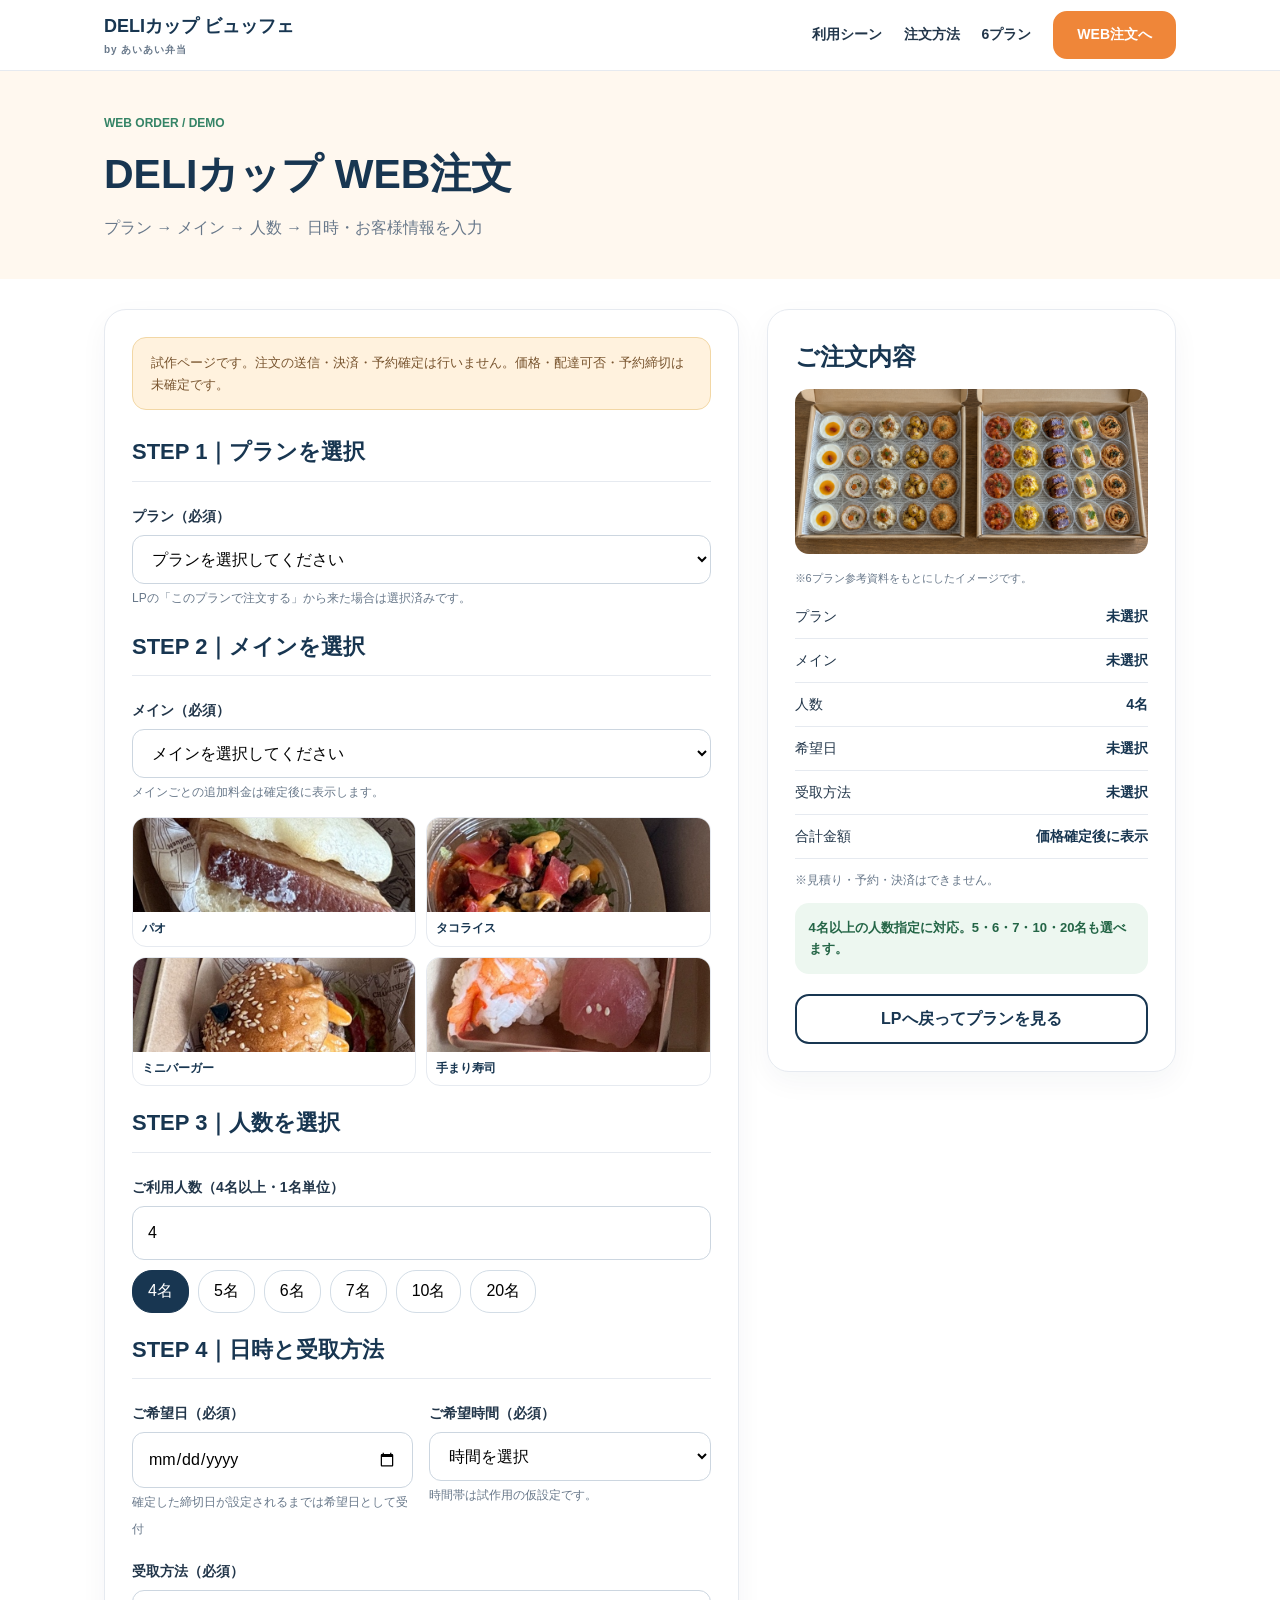
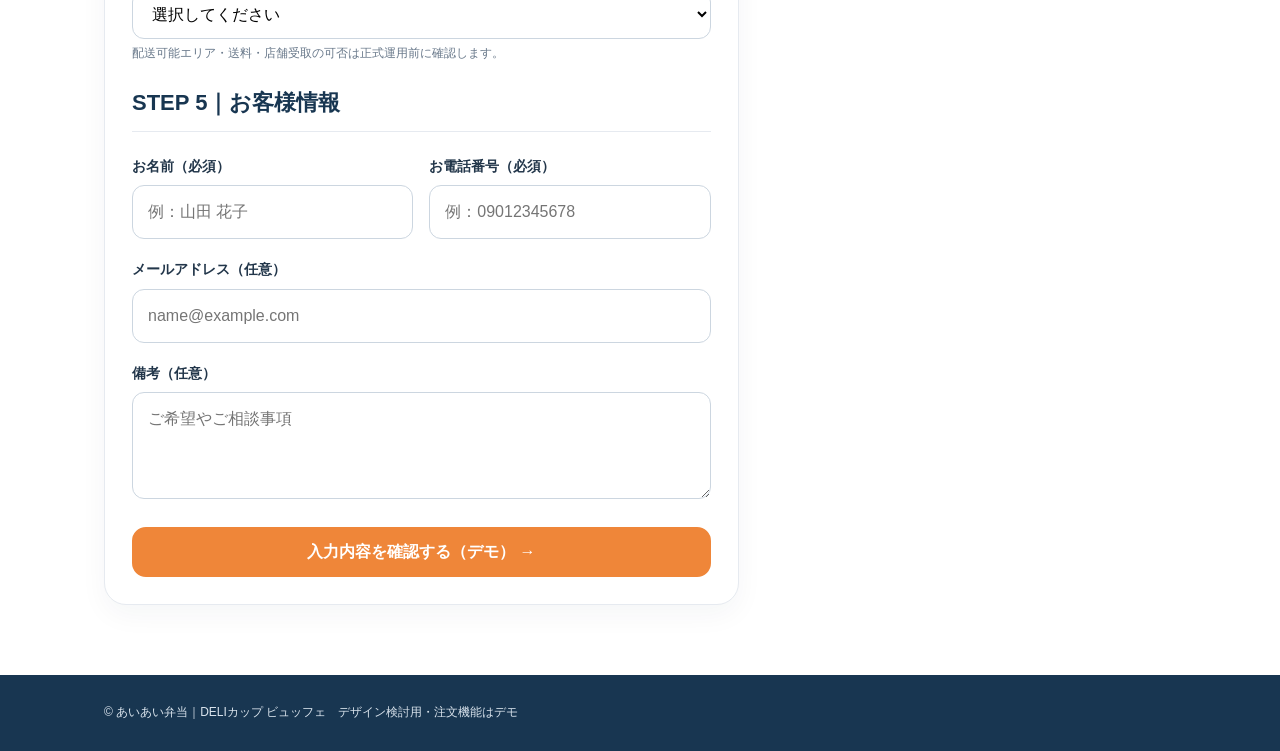
==== order.html @ 121ae2f3 "Add files via upload" ====
<!doctype html><html lang="ja"><head><meta charset="UTF-8"><meta name="viewport" content="width=device-width, initial-scale=1.0"><meta name="description" content="DELIカップ ビュッフェ｜沖縄のあいあい弁当。4名以上から人数に合わせて注文できるカップ型オードブル。"><link rel="stylesheet" href="style.css"><title>WEB注文デモ｜DELIカップ ビュッフェ</title></head><body><header class="site-header"><div class="wrap header-inner"><a class="logo" href="index.html">DELIカップ ビュッフェ<small>by あいあい弁当</small></a><nav class="nav"><a href="index.html#scenes">利用シーン</a><a href="index.html#howto">注文方法</a><a href="index.html#plans">6プラン</a><a class="button" href="order.html">WEB注文へ</a></nav></div></header>
<main><div class="order-hero"><div class="wrap"><span class="chip">WEB ORDER / DEMO</span><h1 style="font-size:clamp(28px,4vw,41px);color:var(--navy);margin:6px 0">DELIカップ WEB注文</h1><p style="margin:0;color:var(--muted)">プラン → メイン → 人数 → 日時・お客様情報を入力</p></div></div>
<div class="wrap order-shell"><form class="form-card" id="orderForm"><div class="info" style="margin-top:0">試作ページです。注文の送信・決済・予約確定は行いません。価格・配達可否・予約締切は未確定です。</div>
<h2>STEP 1｜プランを選択</h2><div class="field"><label for="plan">プラン（必須）</label><select id="plan" name="plan" required><option value="">プランを選択してください</option><option value="1">PLAN 01 定番人気</option><option value="2">PLAN 02 お肉しっかり</option><option value="3">PLAN 03 彩りバランス</option><option value="4">PLAN 04 おつまみ充実</option><option value="5">PLAN 05 お祝い</option><option value="6">PLAN 06 プレミアム</option></select><small>LPの「このプランで注文する」から来た場合は選択済みです。</small></div>
<h2>STEP 2｜メインを選択</h2><div class="field"><label for="main">メイン（必須）</label><select id="main" name="main" required><option value="">メインを選択してください</option><option>パオ</option><option>タコライス</option><option>ミニバーガー</option><option>手まり寿司</option></select><small>メインごとの追加料金は確定後に表示します。</small><div class="order-visual-grid"><div class="vis"><img src="images/main_pao.jpg" alt="パオの参考写真"><span>パオ</span></div><div class="vis"><img src="images/main_taco.jpg" alt="タコライスの参考写真"><span>タコライス</span></div><div class="vis"><img src="images/main_burger.jpg" alt="ミニバーガーの参考写真"><span>ミニバーガー</span></div><div class="vis"><img src="images/main_sushi.jpg" alt="手まり寿司の参考写真"><span>手まり寿司</span></div></div></div>
<h2>STEP 3｜人数を選択</h2><div class="field"><label for="people">ご利用人数（4名以上・1名単位）</label><input type="number" inputmode="numeric" id="people" name="people" min="4" max="999" step="1" value="4" required><div class="choice-row" style="margin-top:10px"><button type="button" data-people="4">4名</button><button type="button" data-people="5">5名</button><button type="button" data-people="6">6名</button><button type="button" data-people="7">7名</button><button type="button" data-people="10">10名</button><button type="button" data-people="20">20名</button></div></div>
<h2>STEP 4｜日時と受取方法</h2><div class="field-row"><div class="field"><label for="date">ご希望日（必須）</label><input type="date" id="date" name="date" required><small>確定した締切日が設定されるまでは希望日として受付</small></div><div class="field"><label for="time">ご希望時間（必須）</label><select id="time" name="time" required><option value="">時間を選択</option><option>10:00–12:00</option><option>12:00–14:00</option><option>14:00–16:00</option><option>16:00–18:00</option><option>18:00–20:00</option></select><small>時間帯は試作用の仮設定です。</small></div></div><div class="field"><label for="receive">受取方法（必須）</label><select id="receive" name="receive" required><option value="">選択してください</option><option value="配送希望">配送希望</option><option value="店頭受取希望">店頭受取希望</option></select><small>配送可能エリア・送料・店舗受取の可否は正式運用前に確認します。</small></div><div class="field" id="addressWrap" hidden><label for="address">配送先住所</label><textarea id="address" name="address" rows="2" placeholder="沖縄県…"></textarea></div>
<h2>STEP 5｜お客様情報</h2><div class="field-row"><div class="field"><label for="customer">お名前（必須）</label><input id="customer" name="customer" autocomplete="name" required placeholder="例：山田 花子"></div><div class="field"><label for="tel">お電話番号（必須）</label><input id="tel" name="tel" type="tel" autocomplete="tel" required placeholder="例：09012345678"></div></div><div class="field"><label for="email">メールアドレス（任意）</label><input id="email" name="email" type="email" autocomplete="email" placeholder="name@example.com"></div><div class="field"><label for="memo">備考（任意）</label><textarea id="memo" name="memo" rows="3" placeholder="ご希望やご相談事項"></textarea></div>
<button class="button" type="submit" style="width:100%">入力内容を確認する（デモ） →</button><div class="confirm" id="confirm" role="status" aria-live="polite"></div></form>
<aside class="recap"><h2>ご注文内容</h2><img id="sumPhoto" src="images/plan1.png" alt="選択プランの参考写真" style="width:100%;height:165px;object-fit:cover;border-radius:14px"><p class="photo-caption">※6プラン参考資料をもとにしたイメージです。</p><div class="line"><span>プラン</span><strong id="sumPlan">未選択</strong></div><div class="line"><span>メイン</span><strong id="sumMain">未選択</strong></div><div class="line"><span>人数</span><strong id="sumPeople">4名</strong></div><div class="line"><span>希望日</span><strong id="sumDate">未選択</strong></div><div class="line"><span>受取方法</span><strong id="sumReceive">未選択</strong></div><div class="line"><span>合計金額</span><strong>価格確定後に表示</strong></div><p class="hint">※見積り・予約・決済はできません。</p><div class="status">4名以上の人数指定に対応。5・6・7・10・20名も選べます。</div><a href="index.html#plans" class="button outline" style="width:100%;margin-top:20px">LPへ戻ってプランを見る</a></aside></div></main><footer class="footer"><div class="wrap">© あいあい弁当｜DELIカップ ビュッフェ　<span>デザイン検討用・注文機能はデモ</span></div></footer><script src="order.js"></script></body></html>
---- style.css ----
:root{--navy:#183651;--orange:#ef8639;--green:#358466;--yellow:#ffe4a1;--cream:#fff8ef;--text:#22364a;--muted:#68788a;--line:#e6eaf0}*{box-sizing:border-box}html{scroll-behavior:smooth}body{margin:0;font-family:-apple-system,BlinkMacSystemFont,"Hiragino Sans","Yu Gothic",Meiryo,sans-serif;color:var(--text);line-height:1.65;background:#fff}a{text-decoration:none;color:inherit}button,input,select,textarea{font:inherit}.wrap{max-width:1120px;padding:0 24px;margin:auto}.site-header{background:#fff;position:sticky;top:0;z-index:10;border-bottom:1px solid var(--line)}.header-inner{height:70px;display:flex;align-items:center;justify-content:space-between;gap:18px}.logo{font-size:18px;font-weight:900;color:var(--navy)}.logo small{display:block;font-size:10px;color:var(--muted);letter-spacing:1px}.nav{display:flex;align-items:center;gap:22px;font-size:14px;font-weight:800}.button{background:var(--orange);border:2px solid var(--orange);border-radius:14px;color:#fff;display:inline-flex;align-items:center;justify-content:center;min-height:48px;padding:10px 22px;font-weight:900;cursor:pointer;text-align:center}.button.navy{background:var(--navy);border-color:var(--navy)}.button.outline{background:#fff;color:var(--navy);border-color:var(--navy)}.button:focus-visible,a:focus-visible,select:focus-visible,input:focus-visible{outline:3px solid #1c91ee;outline-offset:3px}.section{padding:76px 0}.pale{background:var(--cream)}.soft{background:#f6f8fa}.eyebrow{font-size:12px;letter-spacing:2px;color:var(--orange);font-weight:900;text-align:center}.title{text-align:center;color:var(--navy);font-size:clamp(29px,4vw,44px);line-height:1.26;margin:12px 0}.sub{text-align:center;color:var(--muted);max-width:720px;margin:0 auto 34px}.badges{display:flex;gap:10px;flex-wrap:wrap}.badge{background:#fff;padding:7px 13px;border-radius:25px;border:1px solid #dce3ea;font-size:13px;font-weight:800}.hero{background:linear-gradient(145deg,#fff9ef,#fff 64%);padding:48px 0}.hero-inner{display:grid;grid-template-columns:1fr 1.05fr;align-items:center;gap:34px}.hero h1{font-size:clamp(38px,5vw,62px);line-height:1.16;margin:12px 0 20px;color:var(--navy)}.hero p{color:var(--muted)}.hero-photo{width:100%;height:410px;object-fit:cover;border-radius:26px;box-shadow:0 22px 45px #17365122}.photo-caption{font-size:11px;color:var(--muted);margin:7px 0}.feature-grid,.steps{display:grid;grid-template-columns:repeat(3,1fr);gap:18px}.tile{border:1px solid var(--line);border-radius:20px;padding:26px;background:#fff}.tile-icon{background:var(--orange);border-radius:14px;width:45px;height:45px;display:grid;place-items:center;color:white;font-weight:900}.tile h3{margin:14px 0 4px;color:var(--navy)}.tile p{margin:0;color:var(--muted);font-size:14px}.scene-grid{display:grid;grid-template-columns:repeat(3,1fr);gap:17px}.scene{border-radius:20px;min-height:225px;overflow:hidden;position:relative;background:var(--navy);color:white;display:flex;align-items:end}.scene img{position:absolute;width:100%;height:100%;object-fit:cover}.scene::after{content:"";position:absolute;inset:30% 0 0;background:linear-gradient(transparent,#0009)}.scene span{position:relative;z-index:1;font-size:20px;font-weight:900;padding:20px}.scene.placeholder{background:linear-gradient(135deg,#9cc3a4,#f0c578)}.step-num{font-size:26px;font-weight:900;color:var(--orange)}.plan-grid{display:grid;grid-template-columns:repeat(3,1fr);gap:20px}.plan{background:#fff;border:1px solid var(--line);border-radius:22px;overflow:hidden;box-shadow:0 8px 25px #22364a08;display:flex;flex-direction:column}.plan-photo{height:155px;background-image:linear-gradient(#ffffff12,#ffffff23),url('images/hero.jpg');background-size:cover;background-position:center}.plan:nth-child(2) .plan-photo{background-position:15% 75%}.plan:nth-child(3) .plan-photo{background-position:85% 20%}.plan:nth-child(4) .plan-photo{background-position:65% 85%}.plan:nth-child(5) .plan-photo{background-position:95% 75%}.plan:nth-child(6) .plan-photo{background-position:20% 15%}.plan-inner{padding:20px;flex:1;display:flex;flex-direction:column}.plan h3{font-size:20px;color:var(--navy);margin:0}.plan p{font-size:14px;color:var(--muted)}.plan .button{margin-top:auto}.chip{font-weight:800;color:var(--green);font-size:12px}.main-grid{display:grid;grid-template-columns:repeat(4,1fr);gap:15px}.main-item{background:#fff;border:1px solid var(--line);border-radius:18px;padding:14px}.main-item .pic{aspect-ratio:1.4;background:#f0e6d6;border-radius:12px;display:flex;align-items:center;justify-content:center;font-size:40px}.main-item h3{font-size:17px;margin:12px 0 2px}.info{background:#fff2de;border:1px solid #f2d7a5;padding:14px 18px;border-radius:14px;font-size:13px;color:#78542e;margin:24px 0}.faq{max-width:760px;margin:0 auto}.faq details{border-bottom:1px solid var(--line);padding:16px 0}.faq summary{font-weight:800;cursor:pointer}.footer{background:var(--navy);color:#dae4ed;padding:28px 0;font-size:12px}.center{text-align:center}.cta-row{display:flex;gap:12px;flex-wrap:wrap;margin:25px 0}.order-hero{background:var(--cream);padding:38px 0}.order-shell{display:grid;grid-template-columns:1.55fr 1fr;gap:28px;align-items:start;padding-top:30px;padding-bottom:70px}.form-card,.recap{background:#fff;border:1px solid var(--line);border-radius:22px;padding:27px;box-shadow:0 10px 28px #1836510b}.form-card h2{color:var(--navy);font-size:22px;border-bottom:1px solid var(--line);padding-bottom:10px;margin:4px 0 23px}.field{margin:0 0 19px}.field label{font-size:14px;display:block;font-weight:900;margin:0 0 7px}.field input,.field select,.field textarea{width:100%;padding:13px 15px;border:1px solid #ccd6e0;border-radius:12px;background:#fff;min-height:49px}.field small,.hint{font-size:12px;color:var(--muted)}.field-row{display:grid;grid-template-columns:1fr 1fr;gap:16px}.choice-row{display:flex;gap:9px;flex-wrap:wrap}.choice-row button{background:#fff;border:1px solid #d3dde6;border-radius:20px;padding:7px 15px;cursor:pointer}.choice-row button.active{background:var(--navy);color:#fff;border-color:var(--navy)}.recap{position:sticky;top:93px}.recap h2{margin:0 0 12px;color:var(--navy);font-size:24px}.line{display:flex;justify-content:space-between;gap:15px;padding:10px 0;border-bottom:1px solid var(--line);font-size:14px}.line strong{color:var(--navy);text-align:right}.status{background:#edf7f0;border-radius:14px;padding:14px;color:#246546;font-weight:700;font-size:13px}.disabled{opacity:.55;cursor:not-allowed}.confirm{display:none;padding:20px;background:#eff8f0;border-radius:14px;margin-top:19px;border:1px solid #b9d9bd}.confirm.show{display:block}.sticky-mobile{display:none}@media(max-width:860px){.hero-inner,.order-shell{grid-template-columns:1fr}.feature-grid,.plan-grid{grid-template-columns:repeat(2,1fr)}.main-grid{grid-template-columns:repeat(2,1fr)}.recap{position:static}.hero-photo{height:320px}.nav a:not(.button){display:none}}@media(max-width:600px){.wrap{padding:0 17px}.section{padding:52px 0}.hero{padding:28px 0}.hero-inner{gap:10px}.hero-photo{height:250px;order:-1}.feature-grid,.scene-grid,.steps,.plan-grid{grid-template-columns:1fr}.main-grid{grid-template-columns:repeat(2,1fr)}.field-row{grid-template-columns:1fr}.plan-photo{height:175px}.order-shell{gap:16px}.form-card,.recap{padding:20px}.nav{gap:8px}.nav .button{padding:7px 11px;font-size:12px}.logo{font-size:15px}}


/* Updated visuals using provided references */
.hero-photo{height:430px;object-position:center}
.plan-photo{height:185px;background-size:cover;background-position:center;background-image:none}
.plan:nth-child(1) .plan-photo{background-image:url('images/plan1.png')}
.plan:nth-child(2) .plan-photo{background-image:url('images/plan2.png')}
.plan:nth-child(3) .plan-photo{background-image:url('images/plan3.png')}
.plan:nth-child(4) .plan-photo{background-image:url('images/plan4.png')}
.plan:nth-child(5) .plan-photo{background-image:url('images/plan5.png')}
.plan:nth-child(6) .plan-photo{background-image:url('images/plan6.png')}
.main-item{overflow:hidden;padding:12px}
.main-item .pic{aspect-ratio:1.15;background:#f6f2ec;border-radius:12px;overflow:hidden;padding:0;font-size:0}
.main-item .pic img{width:100%;height:100%;object-fit:cover;display:block}
.main-row-note{margin-top:12px;font-size:12px;color:var(--muted);text-align:center}
.order-visual-grid{display:grid;grid-template-columns:repeat(2,1fr);gap:10px;margin-top:12px}
.order-visual-grid .vis{border:1px solid var(--line);border-radius:14px;overflow:hidden;background:#fff}
.order-visual-grid img{width:100%;height:94px;object-fit:cover;display:block}
.order-visual-grid span{display:block;padding:7px 9px;font-size:12px;font-weight:800;color:var(--navy)}
@media(max-width:600px){.hero-photo{height:280px}.order-visual-grid img{height:88px}}
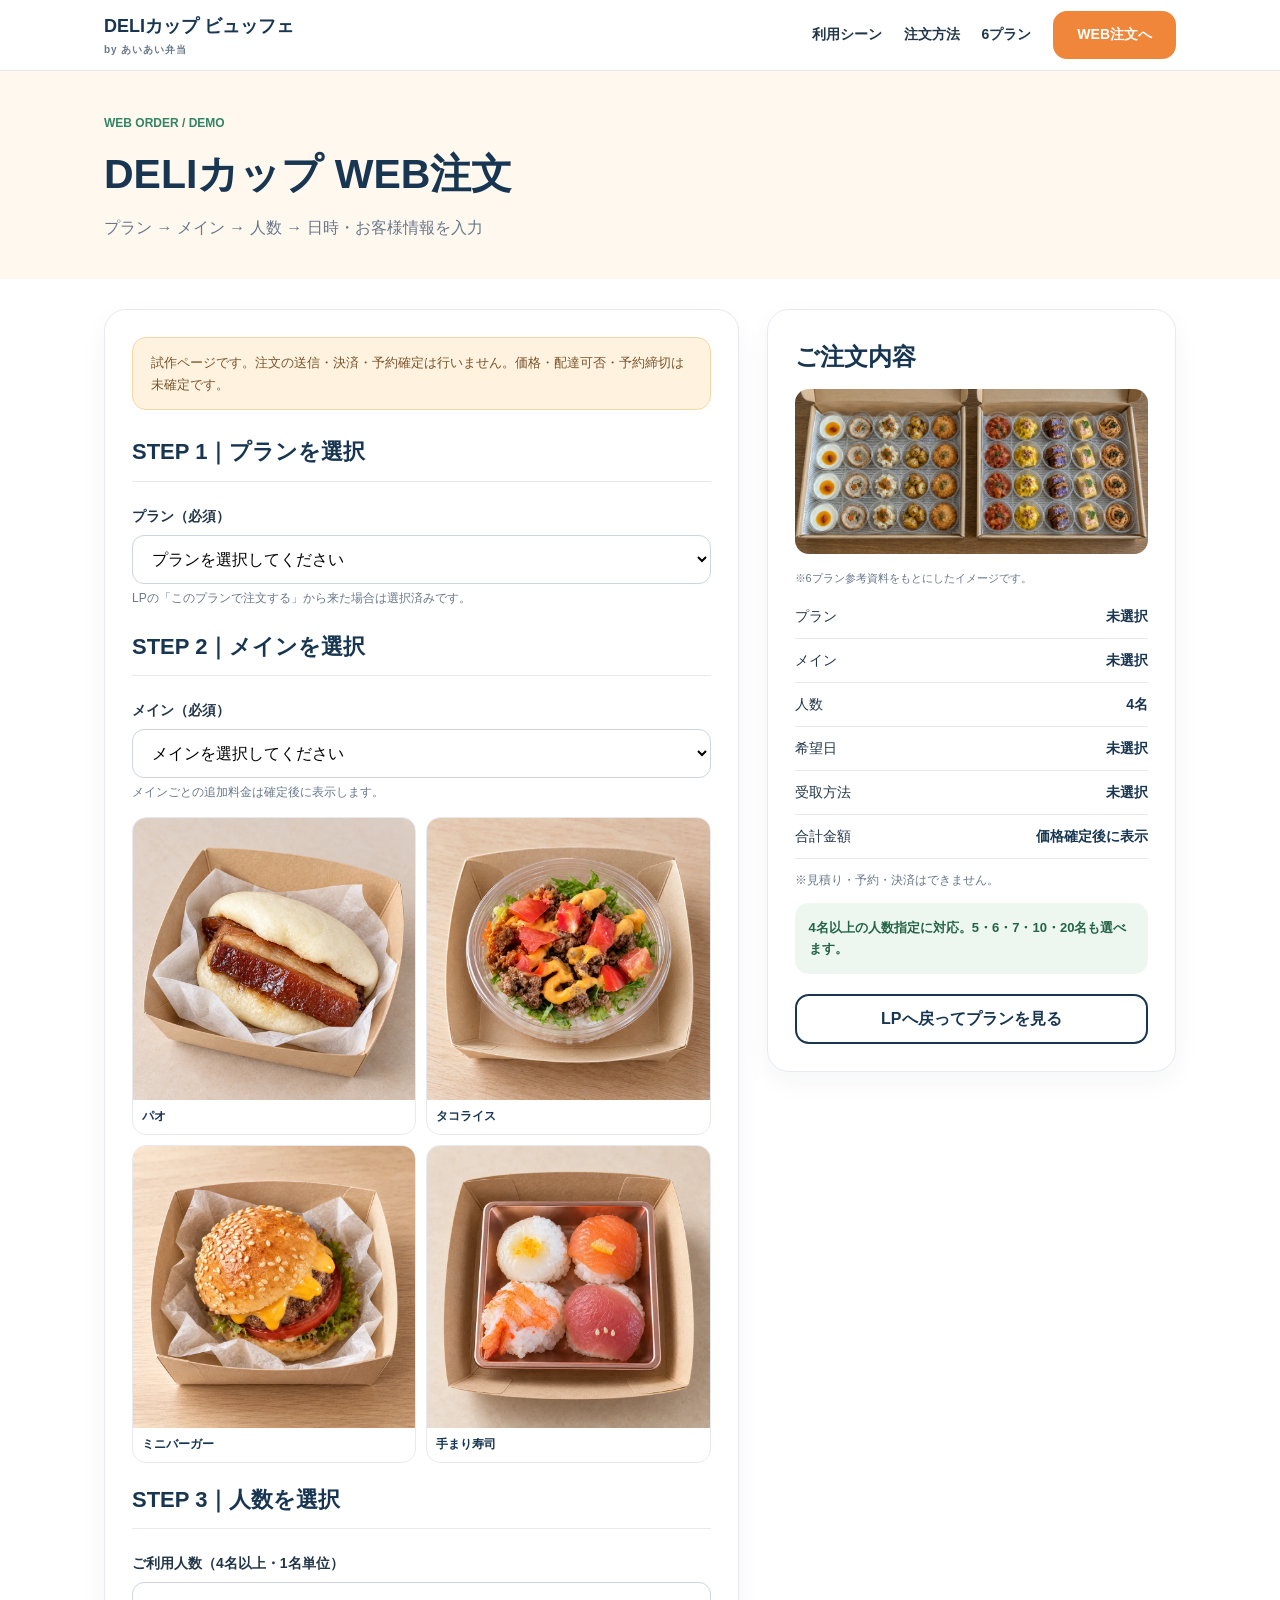
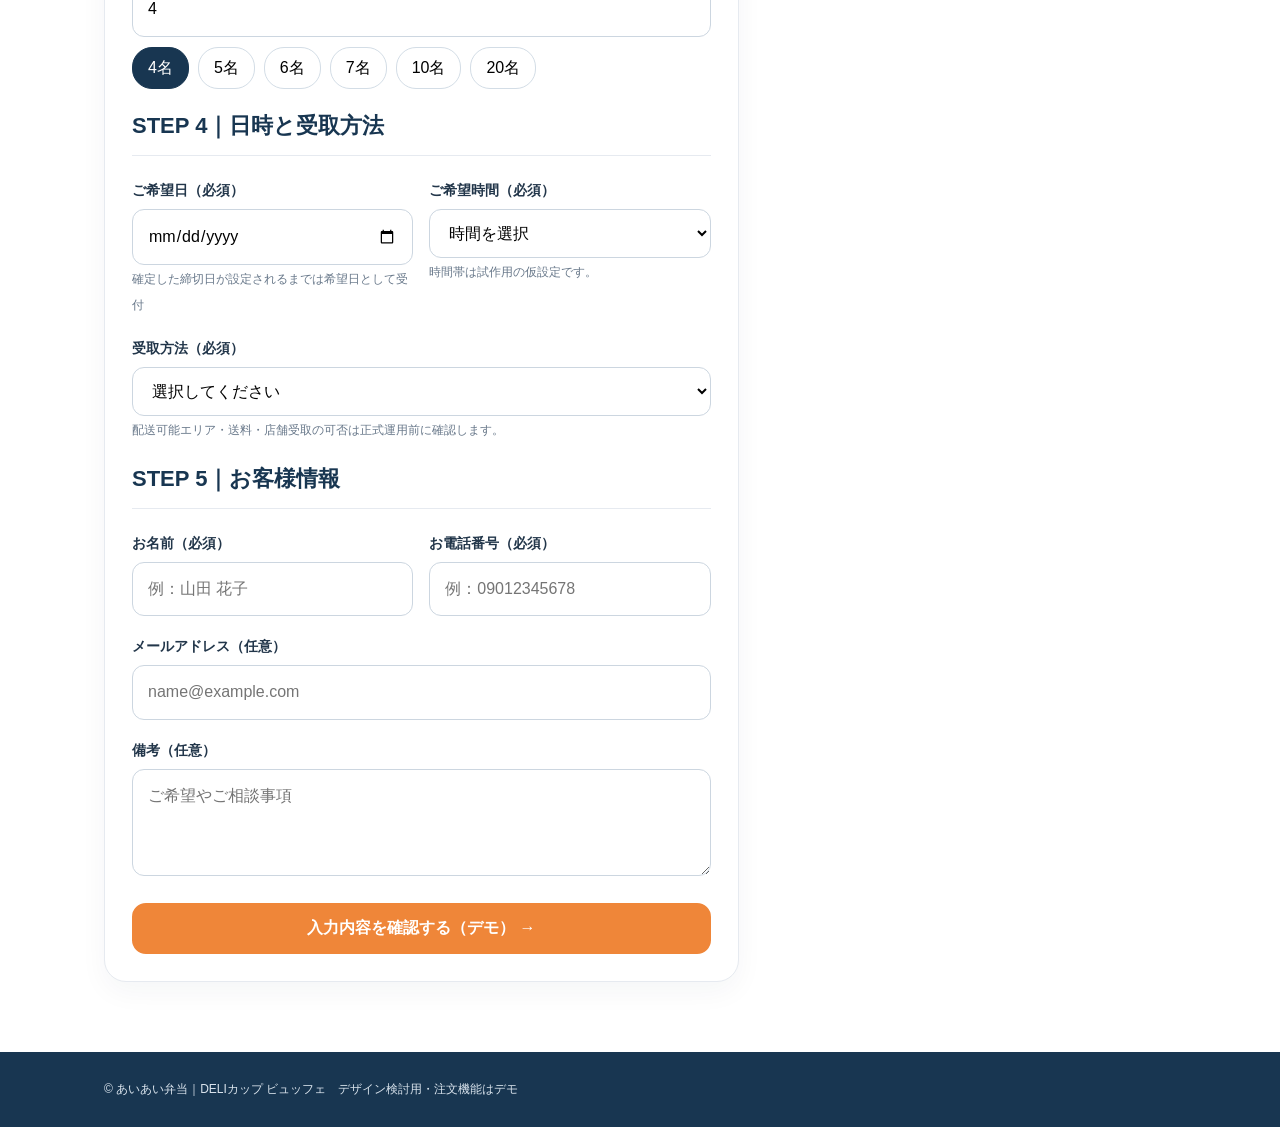
==== commit 974e467f: "Update four main menu photos on landing and order pages" ====
--- a/order.html
+++ b/order.html
@@ -2,7 +2,7 @@
 <main><div class="order-hero"><div class="wrap"><span class="chip">WEB ORDER / DEMO</span><h1 style="font-size:clamp(28px,4vw,41px);color:var(--navy);margin:6px 0">DELIカップ WEB注文</h1><p style="margin:0;color:var(--muted)">プラン → メイン → 人数 → 日時・お客様情報を入力</p></div></div>
 <div class="wrap order-shell"><form class="form-card" id="orderForm"><div class="info" style="margin-top:0">試作ページです。注文の送信・決済・予約確定は行いません。価格・配達可否・予約締切は未確定です。</div>
 <h2>STEP 1｜プランを選択</h2><div class="field"><label for="plan">プラン（必須）</label><select id="plan" name="plan" required><option value="">プランを選択してください</option><option value="1">PLAN 01 定番人気</option><option value="2">PLAN 02 お肉しっかり</option><option value="3">PLAN 03 彩りバランス</option><option value="4">PLAN 04 おつまみ充実</option><option value="5">PLAN 05 お祝い</option><option value="6">PLAN 06 プレミアム</option></select><small>LPの「このプランで注文する」から来た場合は選択済みです。</small></div>
-<h2>STEP 2｜メインを選択</h2><div class="field"><label for="main">メイン（必須）</label><select id="main" name="main" required><option value="">メインを選択してください</option><option>パオ</option><option>タコライス</option><option>ミニバーガー</option><option>手まり寿司</option></select><small>メインごとの追加料金は確定後に表示します。</small><div class="order-visual-grid"><div class="vis"><img src="images/main_pao.jpg" alt="パオの参考写真"><span>パオ</span></div><div class="vis"><img src="images/main_taco.jpg" alt="タコライスの参考写真"><span>タコライス</span></div><div class="vis"><img src="images/main_burger.jpg" alt="ミニバーガーの参考写真"><span>ミニバーガー</span></div><div class="vis"><img src="images/main_sushi.jpg" alt="手まり寿司の参考写真"><span>手まり寿司</span></div></div></div>
+<h2>STEP 2｜メインを選択</h2><div class="field"><label for="main">メイン（必須）</label><select id="main" name="main" required><option value="">メインを選択してください</option><option>パオ</option><option>タコライス</option><option>ミニバーガー</option><option>手まり寿司</option></select><small>メインごとの追加料金は確定後に表示します。</small><div class="order-visual-grid"><div class="vis"><img src="images/main-pao.webp" alt="パオの商品イメージ" width="900" height="900" loading="lazy" decoding="async"><span>パオ</span></div><div class="vis"><img src="images/main-taco.webp" alt="タコライスの商品イメージ" width="900" height="900" loading="lazy" decoding="async"><span>タコライス</span></div><div class="vis"><img src="images/main-burger.webp" alt="ミニバーガーの商品イメージ" width="900" height="900" loading="lazy" decoding="async"><span>ミニバーガー</span></div><div class="vis"><img src="images/main-sushi.webp" alt="手まり寿司の商品イメージ" width="900" height="900" loading="lazy" decoding="async"><span>手まり寿司</span></div></div></div>
 <h2>STEP 3｜人数を選択</h2><div class="field"><label for="people">ご利用人数（4名以上・1名単位）</label><input type="number" inputmode="numeric" id="people" name="people" min="4" max="999" step="1" value="4" required><div class="choice-row" style="margin-top:10px"><button type="button" data-people="4">4名</button><button type="button" data-people="5">5名</button><button type="button" data-people="6">6名</button><button type="button" data-people="7">7名</button><button type="button" data-people="10">10名</button><button type="button" data-people="20">20名</button></div></div>
 <h2>STEP 4｜日時と受取方法</h2><div class="field-row"><div class="field"><label for="date">ご希望日（必須）</label><input type="date" id="date" name="date" required><small>確定した締切日が設定されるまでは希望日として受付</small></div><div class="field"><label for="time">ご希望時間（必須）</label><select id="time" name="time" required><option value="">時間を選択</option><option>10:00–12:00</option><option>12:00–14:00</option><option>14:00–16:00</option><option>16:00–18:00</option><option>18:00–20:00</option></select><small>時間帯は試作用の仮設定です。</small></div></div><div class="field"><label for="receive">受取方法（必須）</label><select id="receive" name="receive" required><option value="">選択してください</option><option value="配送希望">配送希望</option><option value="店頭受取希望">店頭受取希望</option></select><small>配送可能エリア・送料・店舗受取の可否は正式運用前に確認します。</small></div><div class="field" id="addressWrap" hidden><label for="address">配送先住所</label><textarea id="address" name="address" rows="2" placeholder="沖縄県…"></textarea></div>
 <h2>STEP 5｜お客様情報</h2><div class="field-row"><div class="field"><label for="customer">お名前（必須）</label><input id="customer" name="customer" autocomplete="name" required placeholder="例：山田 花子"></div><div class="field"><label for="tel">お電話番号（必須）</label><input id="tel" name="tel" type="tel" autocomplete="tel" required placeholder="例：09012345678"></div></div><div class="field"><label for="email">メールアドレス（任意）</label><input id="email" name="email" type="email" autocomplete="email" placeholder="name@example.com"></div><div class="field"><label for="memo">備考（任意）</label><textarea id="memo" name="memo" rows="3" placeholder="ご希望やご相談事項"></textarea></div>
--- a/style.css
+++ b/style.css
@@ -20,3 +20,7 @@
 .order-visual-grid img{width:100%;height:94px;object-fit:cover;display:block}
 .order-visual-grid span{display:block;padding:7px 9px;font-size:12px;font-weight:800;color:var(--navy)}
 @media(max-width:600px){.hero-photo{height:280px}.order-visual-grid img{height:88px}}
+
+/* Preserve the full square main menu photos on both pages. */
+.main-item .pic{aspect-ratio:1}
+.order-visual-grid img{height:auto;aspect-ratio:1}
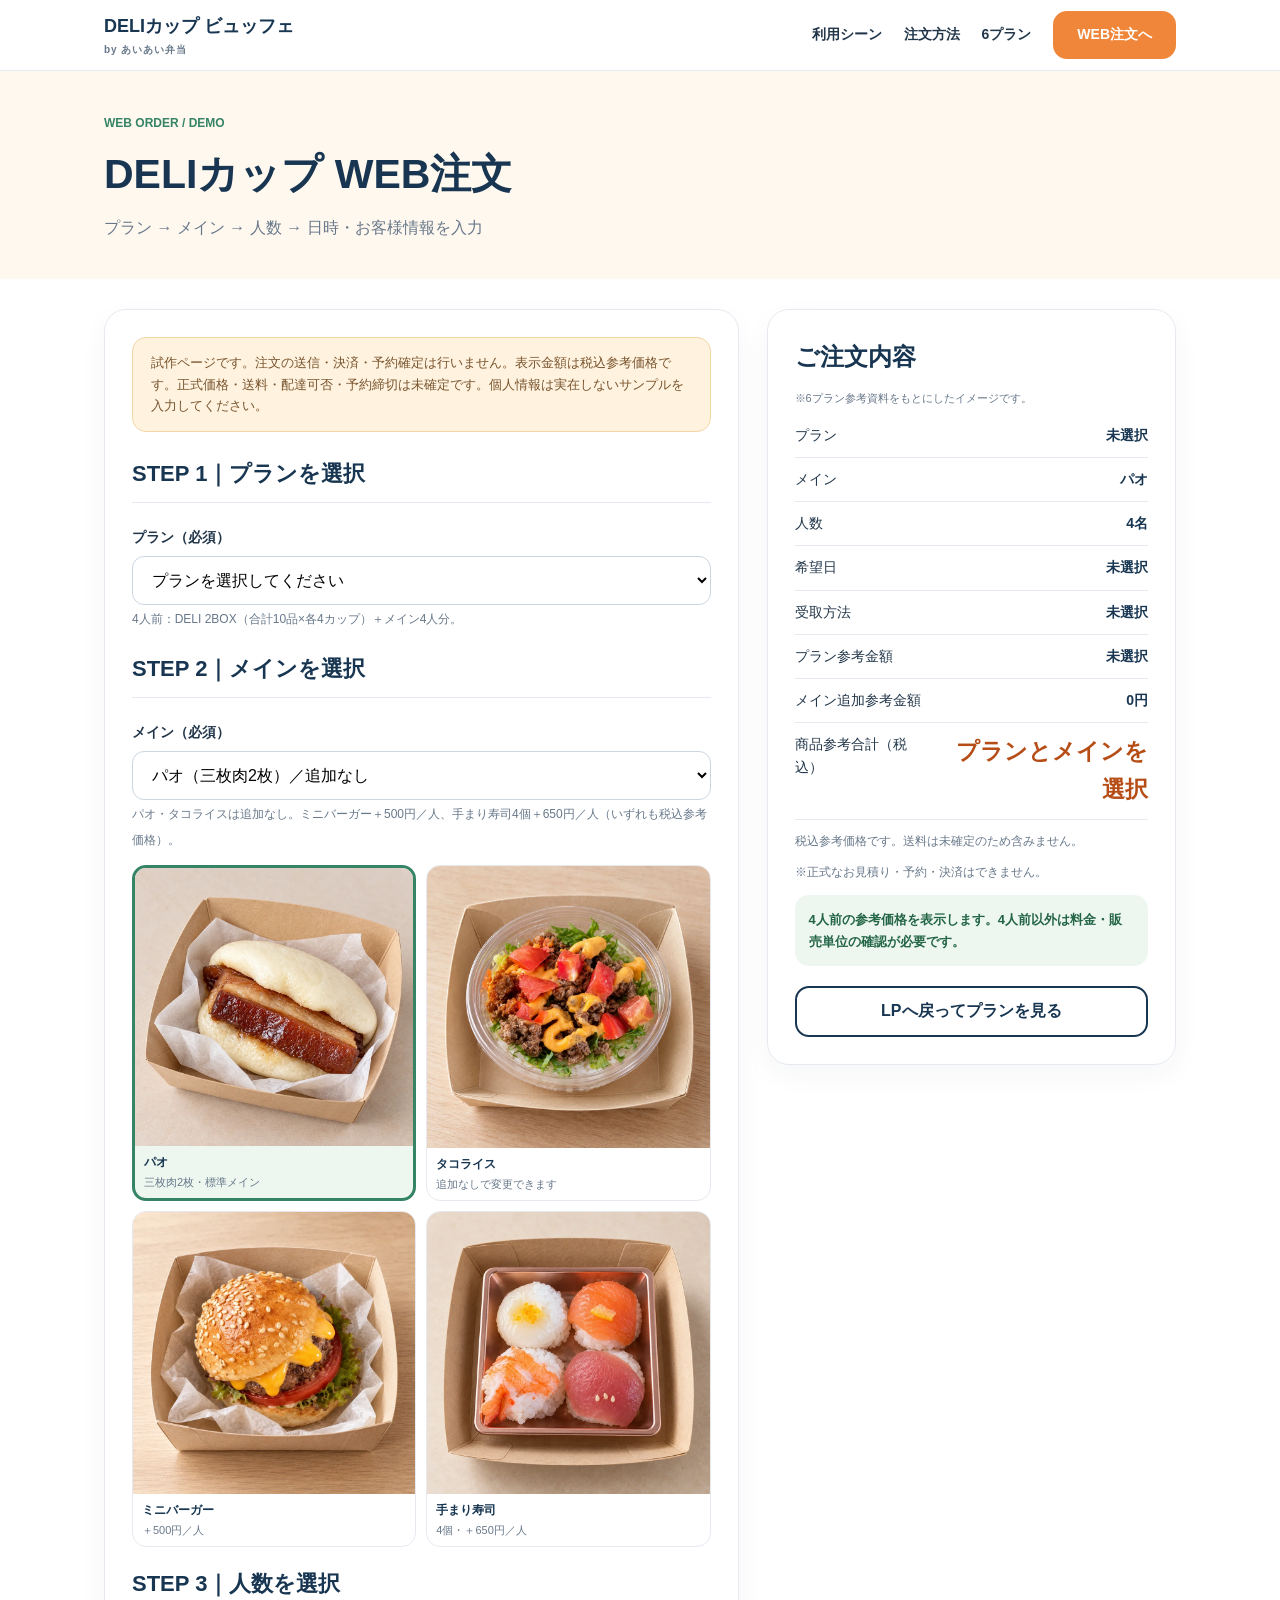
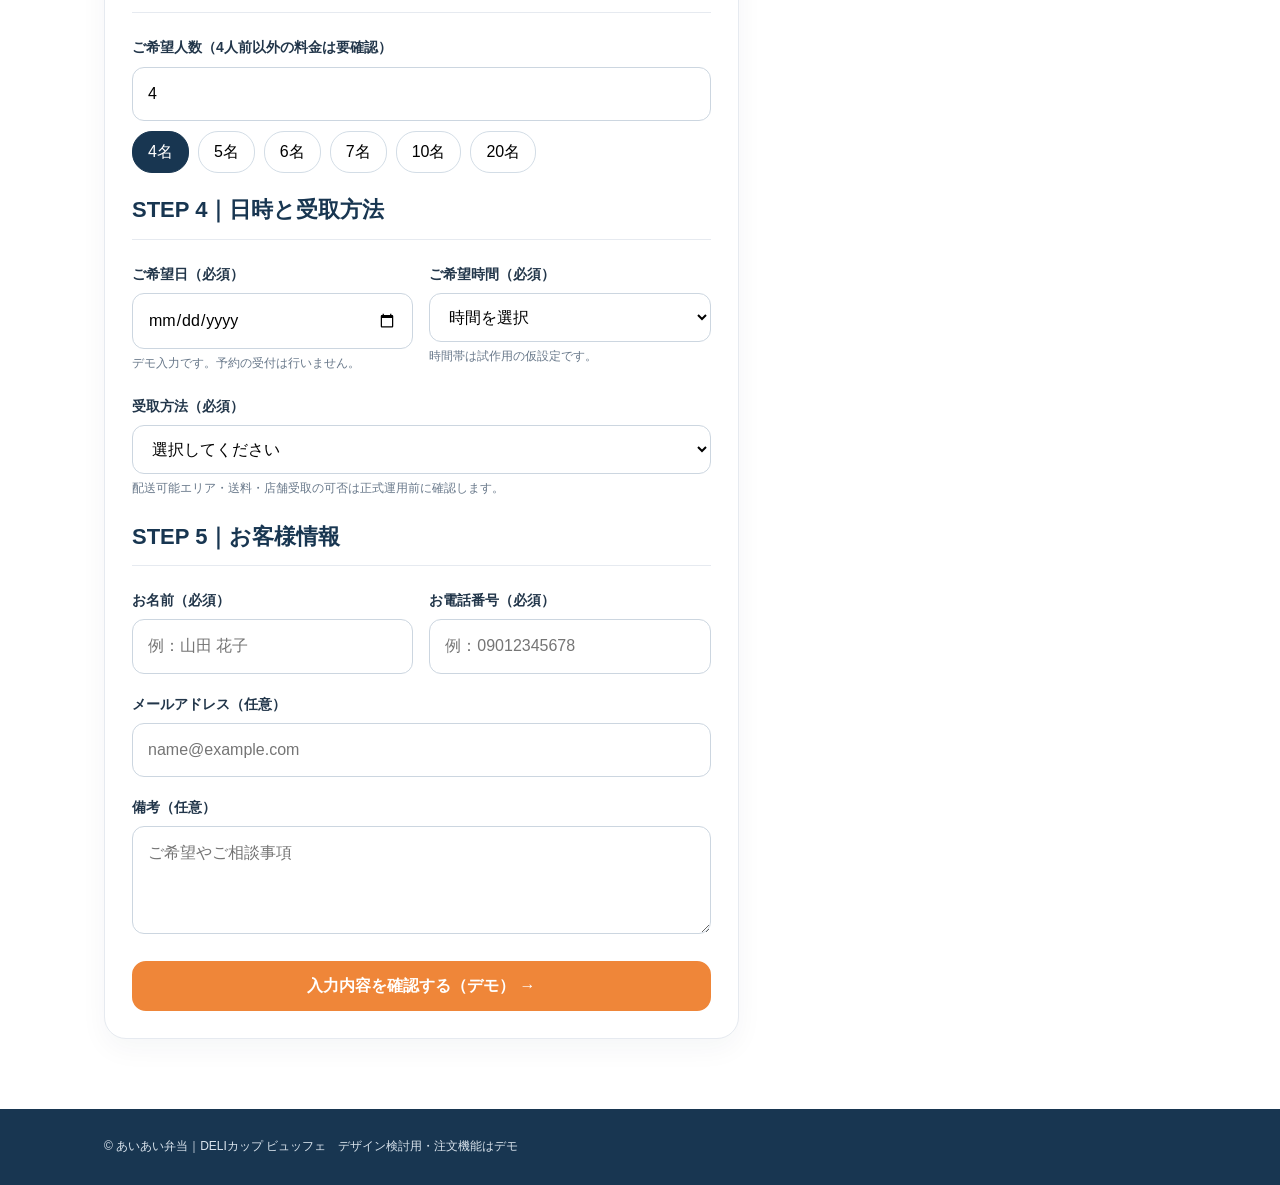
==== commit 298aae24: "LPの訴求構成と6プラン・税込参考価格・メイン料金を反映" ====
--- a/order.html
+++ b/order.html
@@ -1,10 +1,10 @@
 <!doctype html><html lang="ja"><head><meta charset="UTF-8"><meta name="viewport" content="width=device-width, initial-scale=1.0"><meta name="description" content="DELIカップ ビュッフェ｜沖縄のあいあい弁当。4名以上から人数に合わせて注文できるカップ型オードブル。"><link rel="stylesheet" href="style.css"><title>WEB注文デモ｜DELIカップ ビュッフェ</title></head><body><header class="site-header"><div class="wrap header-inner"><a class="logo" href="index.html">DELIカップ ビュッフェ<small>by あいあい弁当</small></a><nav class="nav"><a href="index.html#scenes">利用シーン</a><a href="index.html#howto">注文方法</a><a href="index.html#plans">6プラン</a><a class="button" href="order.html">WEB注文へ</a></nav></div></header>
 <main><div class="order-hero"><div class="wrap"><span class="chip">WEB ORDER / DEMO</span><h1 style="font-size:clamp(28px,4vw,41px);color:var(--navy);margin:6px 0">DELIカップ WEB注文</h1><p style="margin:0;color:var(--muted)">プラン → メイン → 人数 → 日時・お客様情報を入力</p></div></div>
-<div class="wrap order-shell"><form class="form-card" id="orderForm"><div class="info" style="margin-top:0">試作ページです。注文の送信・決済・予約確定は行いません。価格・配達可否・予約締切は未確定です。</div>
-<h2>STEP 1｜プランを選択</h2><div class="field"><label for="plan">プラン（必須）</label><select id="plan" name="plan" required><option value="">プランを選択してください</option><option value="1">PLAN 01 定番人気</option><option value="2">PLAN 02 お肉しっかり</option><option value="3">PLAN 03 彩りバランス</option><option value="4">PLAN 04 おつまみ充実</option><option value="5">PLAN 05 お祝い</option><option value="6">PLAN 06 プレミアム</option></select><small>LPの「このプランで注文する」から来た場合は選択済みです。</small></div>
-<h2>STEP 2｜メインを選択</h2><div class="field"><label for="main">メイン（必須）</label><select id="main" name="main" required><option value="">メインを選択してください</option><option>パオ</option><option>タコライス</option><option>ミニバーガー</option><option>手まり寿司</option></select><small>メインごとの追加料金は確定後に表示します。</small><div class="order-visual-grid"><div class="vis"><img src="images/main-pao.webp" alt="パオの商品イメージ" width="900" height="900" loading="lazy" decoding="async"><span>パオ</span></div><div class="vis"><img src="images/main-taco.webp" alt="タコライスの商品イメージ" width="900" height="900" loading="lazy" decoding="async"><span>タコライス</span></div><div class="vis"><img src="images/main-burger.webp" alt="ミニバーガーの商品イメージ" width="900" height="900" loading="lazy" decoding="async"><span>ミニバーガー</span></div><div class="vis"><img src="images/main-sushi.webp" alt="手まり寿司の商品イメージ" width="900" height="900" loading="lazy" decoding="async"><span>手まり寿司</span></div></div></div>
-<h2>STEP 3｜人数を選択</h2><div class="field"><label for="people">ご利用人数（4名以上・1名単位）</label><input type="number" inputmode="numeric" id="people" name="people" min="4" max="999" step="1" value="4" required><div class="choice-row" style="margin-top:10px"><button type="button" data-people="4">4名</button><button type="button" data-people="5">5名</button><button type="button" data-people="6">6名</button><button type="button" data-people="7">7名</button><button type="button" data-people="10">10名</button><button type="button" data-people="20">20名</button></div></div>
-<h2>STEP 4｜日時と受取方法</h2><div class="field-row"><div class="field"><label for="date">ご希望日（必須）</label><input type="date" id="date" name="date" required><small>確定した締切日が設定されるまでは希望日として受付</small></div><div class="field"><label for="time">ご希望時間（必須）</label><select id="time" name="time" required><option value="">時間を選択</option><option>10:00–12:00</option><option>12:00–14:00</option><option>14:00–16:00</option><option>16:00–18:00</option><option>18:00–20:00</option></select><small>時間帯は試作用の仮設定です。</small></div></div><div class="field"><label for="receive">受取方法（必須）</label><select id="receive" name="receive" required><option value="">選択してください</option><option value="配送希望">配送希望</option><option value="店頭受取希望">店頭受取希望</option></select><small>配送可能エリア・送料・店舗受取の可否は正式運用前に確認します。</small></div><div class="field" id="addressWrap" hidden><label for="address">配送先住所</label><textarea id="address" name="address" rows="2" placeholder="沖縄県…"></textarea></div>
+<div class="wrap order-shell"><form class="form-card" id="orderForm"><div class="info" style="margin-top:0">試作ページです。注文の送信・決済・予約確定は行いません。表示金額は税込参考価格です。正式価格・送料・配達可否・予約締切は未確定です。個人情報は実在しないサンプルを入力してください。</div>
+<h2>STEP 1｜プランを選択</h2><div class="field"><label for="plan">プラン（必須）</label><select id="plan" name="plan" required><option value="">プランを選択してください</option><option value="1">PLAN 01 定番＆彩り（A＋B）｜4人前 11,000円</option><option value="2">PLAN 02 定番＆満足（A＋C）｜4人前 12,200円</option><option value="3">PLAN 03 彩り＆満足（B＋C）｜4人前 12,400円</option><option value="4">PLAN 04 定番＆上質（A＋D）｜4人前 13,100円</option><option value="5">PLAN 05 彩り＆上質（B＋D）｜4人前 13,300円</option><option value="6">PLAN 06 満足＆上質（C＋D）｜4人前 14,500円</option></select><small>4人前：DELI 2BOX（合計10品×各4カップ）＋メイン4人分。</small></div>
+<h2>STEP 2｜メインを選択</h2><div class="field"><label for="main">メイン（必須）</label><select id="main" name="main" required><option value="">メインを選択してください</option><option value="パオ" selected>パオ（三枚肉2枚）／追加なし</option><option value="タコライス">タコライス／追加なし</option><option value="ミニバーガー">ミニバーガー／＋500円・人</option><option value="手まり寿司">手まり寿司4個／＋650円・人</option></select><small>パオ・タコライスは追加なし。ミニバーガー＋500円／人、手まり寿司4個＋650円／人（いずれも税込参考価格）。</small><div class="order-visual-grid"><button type="button" class="vis main-choice" data-main="パオ" aria-pressed="true"><img src="images/main-pao.webp" alt="パオの商品イメージ" width="900" height="900" loading="lazy" decoding="async"><span>パオ<small>三枚肉2枚・標準メイン</small></span></button><button type="button" class="vis main-choice" data-main="タコライス" aria-pressed="false"><img src="images/main-taco.webp" alt="タコライスの商品イメージ" width="900" height="900" loading="lazy" decoding="async"><span>タコライス<small>追加なしで変更できます</small></span></button><button type="button" class="vis main-choice" data-main="ミニバーガー" aria-pressed="false"><img src="images/main-burger.webp" alt="ミニバーガーの商品イメージ" width="900" height="900" loading="lazy" decoding="async"><span>ミニバーガー<small>＋500円／人</small></span></button><button type="button" class="vis main-choice" data-main="手まり寿司" aria-pressed="false"><img src="images/main-sushi.webp" alt="手まり寿司の商品イメージ" width="900" height="900" loading="lazy" decoding="async"><span>手まり寿司<small>4個・＋650円／人</small></span></button></div></div>
+<h2>STEP 3｜人数を選択</h2><div class="field"><label for="people">ご希望人数（4人前以外の料金は要確認）</label><input type="number" inputmode="numeric" id="people" name="people" min="4" max="999" step="1" value="4" required><div class="choice-row" style="margin-top:10px"><button type="button" data-people="4">4名</button><button type="button" data-people="5">5名</button><button type="button" data-people="6">6名</button><button type="button" data-people="7">7名</button><button type="button" data-people="10">10名</button><button type="button" data-people="20">20名</button></div></div>
+<h2>STEP 4｜日時と受取方法</h2><div class="field-row"><div class="field"><label for="date">ご希望日（必須）</label><input type="date" id="date" name="date" required><small>デモ入力です。予約の受付は行いません。</small></div><div class="field"><label for="time">ご希望時間（必須）</label><select id="time" name="time" required><option value="">時間を選択</option><option>10:00–12:00</option><option>12:00–14:00</option><option>14:00–16:00</option><option>16:00–18:00</option><option>18:00–20:00</option></select><small>時間帯は試作用の仮設定です。</small></div></div><div class="field"><label for="receive">受取方法（必須）</label><select id="receive" name="receive" required><option value="">選択してください</option><option value="配送希望">配送希望</option><option value="店頭受取希望">店頭受取希望</option></select><small>配送可能エリア・送料・店舗受取の可否は正式運用前に確認します。</small></div><div class="field" id="addressWrap" hidden><label for="address">配送先住所</label><textarea id="address" name="address" rows="2" placeholder="沖縄県…"></textarea></div>
 <h2>STEP 5｜お客様情報</h2><div class="field-row"><div class="field"><label for="customer">お名前（必須）</label><input id="customer" name="customer" autocomplete="name" required placeholder="例：山田 花子"></div><div class="field"><label for="tel">お電話番号（必須）</label><input id="tel" name="tel" type="tel" autocomplete="tel" required placeholder="例：09012345678"></div></div><div class="field"><label for="email">メールアドレス（任意）</label><input id="email" name="email" type="email" autocomplete="email" placeholder="name@example.com"></div><div class="field"><label for="memo">備考（任意）</label><textarea id="memo" name="memo" rows="3" placeholder="ご希望やご相談事項"></textarea></div>
 <button class="button" type="submit" style="width:100%">入力内容を確認する（デモ） →</button><div class="confirm" id="confirm" role="status" aria-live="polite"></div></form>
-<aside class="recap"><h2>ご注文内容</h2><img id="sumPhoto" src="images/plan1.png" alt="選択プランの参考写真" style="width:100%;height:165px;object-fit:cover;border-radius:14px"><p class="photo-caption">※6プラン参考資料をもとにしたイメージです。</p><div class="line"><span>プラン</span><strong id="sumPlan">未選択</strong></div><div class="line"><span>メイン</span><strong id="sumMain">未選択</strong></div><div class="line"><span>人数</span><strong id="sumPeople">4名</strong></div><div class="line"><span>希望日</span><strong id="sumDate">未選択</strong></div><div class="line"><span>受取方法</span><strong id="sumReceive">未選択</strong></div><div class="line"><span>合計金額</span><strong>価格確定後に表示</strong></div><p class="hint">※見積り・予約・決済はできません。</p><div class="status">4名以上の人数指定に対応。5・6・7・10・20名も選べます。</div><a href="index.html#plans" class="button outline" style="width:100%;margin-top:20px">LPへ戻ってプランを見る</a></aside></div></main><footer class="footer"><div class="wrap">© あいあい弁当｜DELIカップ ビュッフェ　<span>デザイン検討用・注文機能はデモ</span></div></footer><script src="order.js"></script></body></html>+<aside class="recap"><h2>ご注文内容</h2><img id="sumPhoto" src="images/plan1.png" alt="選択プランの参考写真" style="width:100%;height:165px;object-fit:cover;border-radius:14px"><p class="photo-caption">※6プラン参考資料をもとにしたイメージです。</p><div class="line"><span>プラン</span><strong id="sumPlan">未選択</strong></div><div class="line"><span>メイン</span><strong id="sumMain">未選択</strong></div><div class="line"><span>人数</span><strong id="sumPeople">4名</strong></div><div class="line"><span>希望日</span><strong id="sumDate">未選択</strong></div><div class="line"><span>受取方法</span><strong id="sumReceive">未選択</strong></div><div aria-live="polite" aria-atomic="true"><div class="line"><span>プラン参考金額</span><strong id="sumBase">未選択</strong></div><div class="line"><span>メイン追加参考金額</span><strong id="sumExtra">未選択</strong></div><div class="line total-line"><span>商品参考合計（税込）</span><strong id="sumTotal">未選択</strong></div><p class="hint" id="priceNote">送料は未確定のため含みません。</p></div><p class="hint">※正式なお見積り・予約・決済はできません。</p><div class="status">4人前の参考価格を表示します。4人前以外は料金・販売単位の確認が必要です。</div><a href="index.html#plans" class="button outline" style="width:100%;margin-top:20px">LPへ戻ってプランを見る</a></aside></div></main><footer class="footer"><div class="wrap">© あいあい弁当｜DELIカップ ビュッフェ　<span>デザイン検討用・注文機能はデモ</span></div></footer><script src="catalog.js"></script><script src="order.js"></script></body></html>
--- a/style.css
+++ b/style.css
@@ -24,3 +24,35 @@
 /* Preserve the full square main menu photos on both pages. */
 .main-item .pic{aspect-ratio:1}
 .order-visual-grid img{height:auto;aspect-ratio:1}
+
+/* Plan comparison and benefit-led landing page. */
+html{scroll-padding-top:90px}
+.hero h1{font-size:clamp(32px,4.1vw,51px);line-height:1.35;letter-spacing:-.04em}
+.hero h1 em{font-style:normal;color:#b64d16}
+.hero-price strong{font-size:26px;color:var(--navy)}
+.hero-price small{display:block;font-size:12px}
+.plan-price{margin-bottom:0}
+.plan-price strong{font-size:30px;line-height:1.3;color:#b64d16;display:block;font-variant-numeric:tabular-nums}
+.plan-price span{font-size:12px}
+.plan .per-person{color:var(--navy);font-weight:700;margin-top:6px}
+.plan-details{margin:4px 0 22px;border-top:1px solid var(--line);padding-top:12px;font-size:13px}
+.plan-details summary{cursor:pointer;font-weight:700;padding:6px 0}
+.plan-details h4{margin:12px 0 4px}
+.plan-details ul{padding-left:20px;margin:0}
+.main-price{font-size:13px;color:#b64d16;font-weight:700}
+.main-choice{padding:0;text-align:left;cursor:pointer;color:inherit;font:inherit}
+.order-visual-grid .main-choice[aria-pressed="true"]{border:3px solid var(--green);background:#edf7f0}
+.order-visual-grid small{display:block;font-weight:400;font-size:11px}
+.total-line strong{font-size:23px;color:#b64d16}
+summary:focus-visible,button:focus-visible,textarea:focus-visible{outline:3px solid #1c91ee;outline-offset:3px}
+@media(max-width:600px){
+  body:has(.sticky-mobile){padding-bottom:86px}
+  .sticky-mobile{display:flex;position:fixed;bottom:0;left:0;right:0;z-index:20;align-items:center;justify-content:space-between;gap:8px;background:#fff;border-top:1px solid var(--line);padding:10px 16px calc(10px + env(safe-area-inset-bottom));box-shadow:0 -4px 20px #18365112}
+  .sticky-mobile span{font-size:13px;font-weight:800}
+  .sticky-mobile small{display:block;font-size:10px;color:var(--muted)}
+  .sticky-mobile .button{font-size:13px;padding:8px 14px}
+  .hero h1{font-size:clamp(29px,7.8vw,40px)}
+  .header-inner{gap:8px}
+  .plan-photo{background-position:center!important}
+}
+@media(prefers-reduced-motion:reduce){html{scroll-behavior:auto}}
